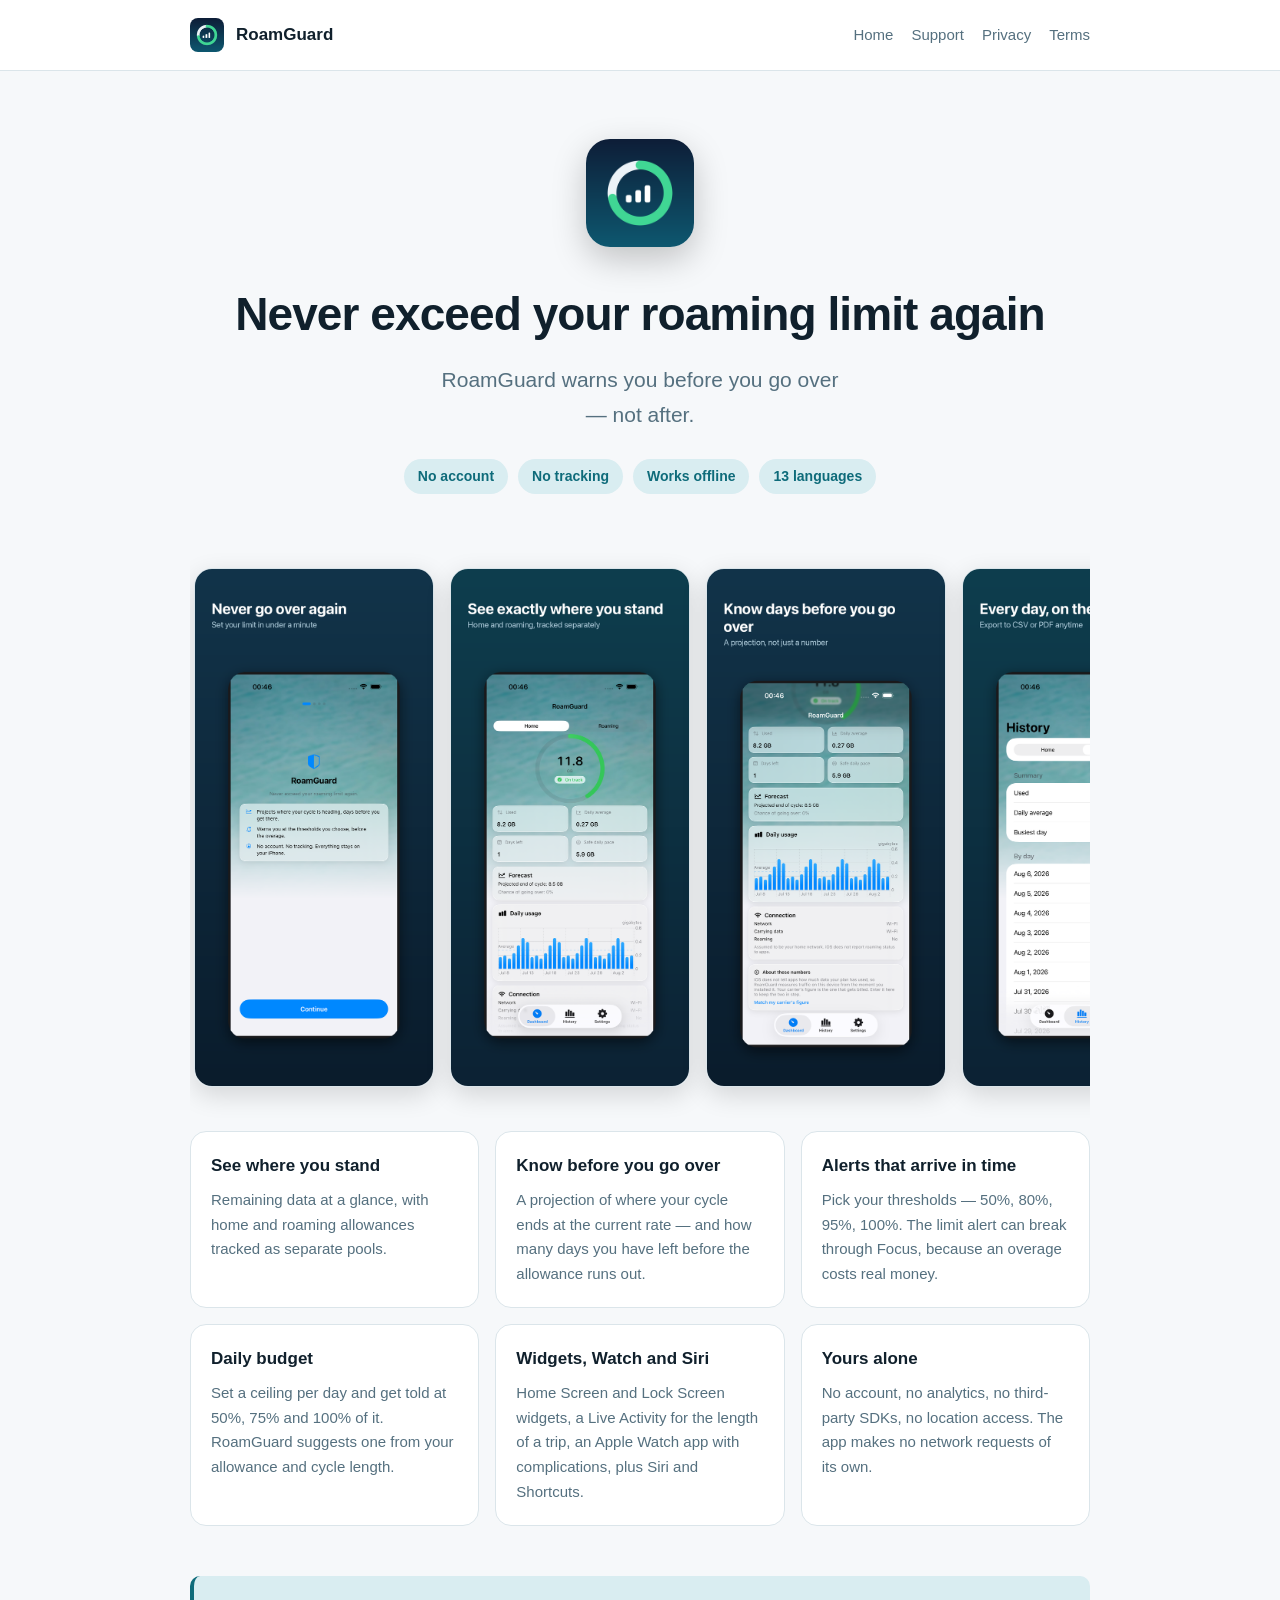
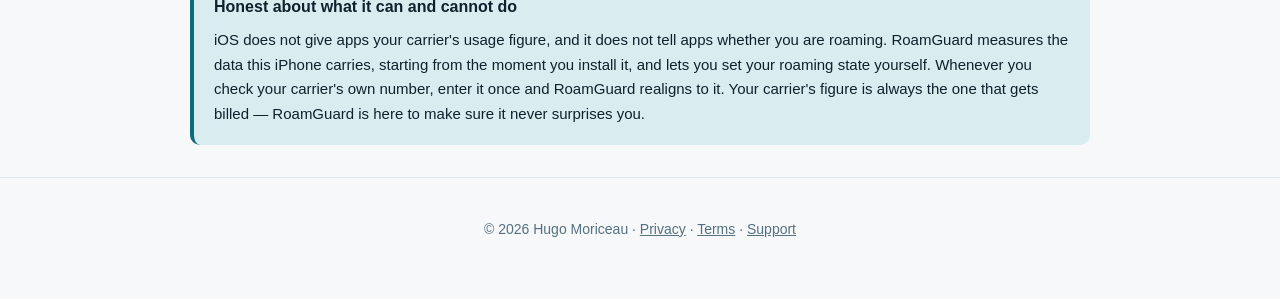
==== index.html @ 1c45b864 "Add RoamGuard site: marketing, privacy, terms, support" ====
<!doctype html>
<html lang="en">
<head>
<meta charset="utf-8">
<meta name="viewport" content="width=device-width, initial-scale=1">
<title>RoamGuard — Never exceed your roaming limit again</title>
<meta name="description" content="RoamGuard watches your mobile data and warns you before you go over — with a projection of where your billing cycle is actually heading. No account, no tracking, works offline.">
<link rel="icon" href="assets/icon.png">
<link rel="stylesheet" href="assets/style.css">
</head>
<body>

<header class="site">
  <div class="wrap">
    <img src="assets/icon.png" alt="">
    <strong>RoamGuard</strong>
    <nav>
      <a href="index.html">Home</a>
      <a href="support.html">Support</a>
      <a href="privacy.html">Privacy</a>
      <a href="terms.html">Terms</a>
    </nav>
  </div>
</header>

<main class="wrap">

  <section class="hero">
    <img class="icon" src="assets/icon.png" alt="RoamGuard app icon">
    <h1>Never exceed your roaming limit again</h1>
    <p class="tagline">RoamGuard warns you before you go over — not after.</p>
    <div class="badges">
      <span class="badge">No account</span>
      <span class="badge">No tracking</span>
      <span class="badge">Works offline</span>
      <span class="badge">13 languages</span>
    </div>
  </section>

  <div class="shots">
    <img src="assets/shot-1.png" alt="RoamGuard welcome screen">
    <img src="assets/shot-2.png" alt="Dashboard showing remaining roaming data on a progress ring">
    <img src="assets/shot-3.png" alt="End-of-cycle forecast and a daily usage chart">
    <img src="assets/shot-4.png" alt="Day-by-day usage history">
  </div>

  <section class="features">
    <div class="card">
      <h3>See where you stand</h3>
      <p>Remaining data at a glance, with home and roaming allowances tracked as separate pools.</p>
    </div>
    <div class="card">
      <h3>Know before you go over</h3>
      <p>A projection of where your cycle ends at the current rate — and how many days you have left before the allowance runs out.</p>
    </div>
    <div class="card">
      <h3>Alerts that arrive in time</h3>
      <p>Pick your thresholds — 50%, 80%, 95%, 100%. The limit alert can break through Focus, because an overage costs real money.</p>
    </div>
    <div class="card">
      <h3>Daily budget</h3>
      <p>Set a ceiling per day and get told at 50%, 75% and 100% of it. RoamGuard suggests one from your allowance and cycle length.</p>
    </div>
    <div class="card">
      <h3>Widgets, Watch and Siri</h3>
      <p>Home Screen and Lock Screen widgets, a Live Activity for the length of a trip, an Apple Watch app with complications, plus Siri and Shortcuts.</p>
    </div>
    <div class="card">
      <h3>Yours alone</h3>
      <p>No account, no analytics, no third-party SDKs, no location access. The app makes no network requests of its own.</p>
    </div>
  </section>

  <div class="note">
    <h3>Honest about what it can and cannot do</h3>
    <p>iOS does not give apps your carrier's usage figure, and it does not tell apps whether you are roaming. RoamGuard measures the data this iPhone carries, starting from the moment you install it, and lets you set your roaming state yourself. Whenever you check your carrier's own number, enter it once and RoamGuard realigns to it. Your carrier's figure is always the one that gets billed — RoamGuard is here to make sure it never surprises you.</p>
  </div>

</main>

<footer class="site">
  <div class="wrap">
    <p>© 2026 Hugo Moriceau ·
      <a href="privacy.html">Privacy</a> ·
      <a href="terms.html">Terms</a> ·
      <a href="support.html">Support</a>
    </p>
  </div>
</footer>

</body>
</html>
---- assets/style.css ----
:root {
  --bg: #f6f8fa;
  --surface: #ffffff;
  --text: #10202c;
  --muted: #55707f;
  --accent: #0e6b7a;
  --accent-soft: #d9edf1;
  --border: #dbe5ea;
  --max: 940px;
}

@media (prefers-color-scheme: dark) {
  :root {
    --bg: #08131d;
    --surface: #0f2130;
    --text: #eaf3f7;
    --muted: #9fbccb;
    --accent: #4fd1c5;
    --accent-soft: #10303c;
    --border: #1d3646;
  }
}

* { box-sizing: border-box; }

body {
  margin: 0;
  background: var(--bg);
  color: var(--text);
  font: 16px/1.65 -apple-system, BlinkMacSystemFont, "Segoe UI", Roboto, Helvetica, Arial, sans-serif;
  -webkit-font-smoothing: antialiased;
}

.wrap { max-width: var(--max); margin: 0 auto; padding: 0 20px; }

header.site {
  padding: 18px 0;
  border-bottom: 1px solid var(--border);
  background: var(--surface);
  position: sticky;
  top: 0;
  z-index: 10;
}
header.site .wrap { display: flex; align-items: center; gap: 12px; flex-wrap: wrap; }
header.site img { width: 34px; height: 34px; border-radius: 8px; }
header.site strong { font-size: 17px; }
header.site nav { margin-left: auto; display: flex; gap: 18px; flex-wrap: wrap; }
header.site nav a { color: var(--muted); text-decoration: none; font-size: 15px; }
header.site nav a:hover { color: var(--accent); }

.hero { text-align: center; padding: 68px 0 40px; }
.hero img.icon { width: 108px; height: 108px; border-radius: 24px; box-shadow: 0 12px 34px rgba(0,0,0,.22); }
.hero h1 { font-size: clamp(30px, 6vw, 46px); margin: 22px 0 10px; letter-spacing: -0.02em; }
.hero p.tagline { font-size: clamp(17px, 2.6vw, 21px); color: var(--muted); margin: 0 auto 26px; max-width: 34ch; }

.badges { display: flex; gap: 10px; justify-content: center; flex-wrap: wrap; margin-bottom: 8px; }
.badge {
  background: var(--accent-soft); color: var(--accent);
  border-radius: 999px; padding: 6px 14px; font-size: 14px; font-weight: 600;
}

.shots { display: flex; gap: 16px; overflow-x: auto; padding: 26px 4px 34px; scroll-snap-type: x mandatory; }
.shots img {
  width: 240px; flex: 0 0 auto; border-radius: 18px;
  border: 1px solid var(--border); scroll-snap-align: center;
  box-shadow: 0 8px 26px rgba(0,0,0,.14);
}

.features { display: grid; gap: 16px; grid-template-columns: repeat(auto-fit, minmax(250px, 1fr)); margin: 10px 0 50px; }
.card {
  background: var(--surface); border: 1px solid var(--border);
  border-radius: 16px; padding: 20px;
}
.card h3 { margin: 0 0 8px; font-size: 17px; }
.card p { margin: 0; color: var(--muted); font-size: 15px; }

.note {
  background: var(--accent-soft); border-left: 4px solid var(--accent);
  border-radius: 10px; padding: 18px 20px; margin: 32px 0;
}
.note h3 { margin: 0 0 8px; font-size: 16px; }
.note p { margin: 0; font-size: 15px; }

article { background: var(--surface); border: 1px solid var(--border); border-radius: 18px; padding: 30px; margin: 34px 0 50px; }
article h1 { margin-top: 0; font-size: clamp(26px, 5vw, 34px); }
article h2 { margin-top: 32px; font-size: 20px; }
article table { width: 100%; border-collapse: collapse; margin: 16px 0; font-size: 15px; display: block; overflow-x: auto; }
article th, article td { border: 1px solid var(--border); padding: 9px 12px; text-align: left; }
article th { background: var(--accent-soft); }
article code { background: var(--accent-soft); padding: 2px 6px; border-radius: 5px; font-size: 90%; }
article ul { padding-left: 22px; }
article li { margin: 7px 0; }

footer.site {
  border-top: 1px solid var(--border); padding: 26px 0 44px;
  color: var(--muted); font-size: 14px; text-align: center;
}
footer.site a { color: var(--muted); }
.updated { color: var(--muted); font-size: 14px; }
a { color: var(--accent); }
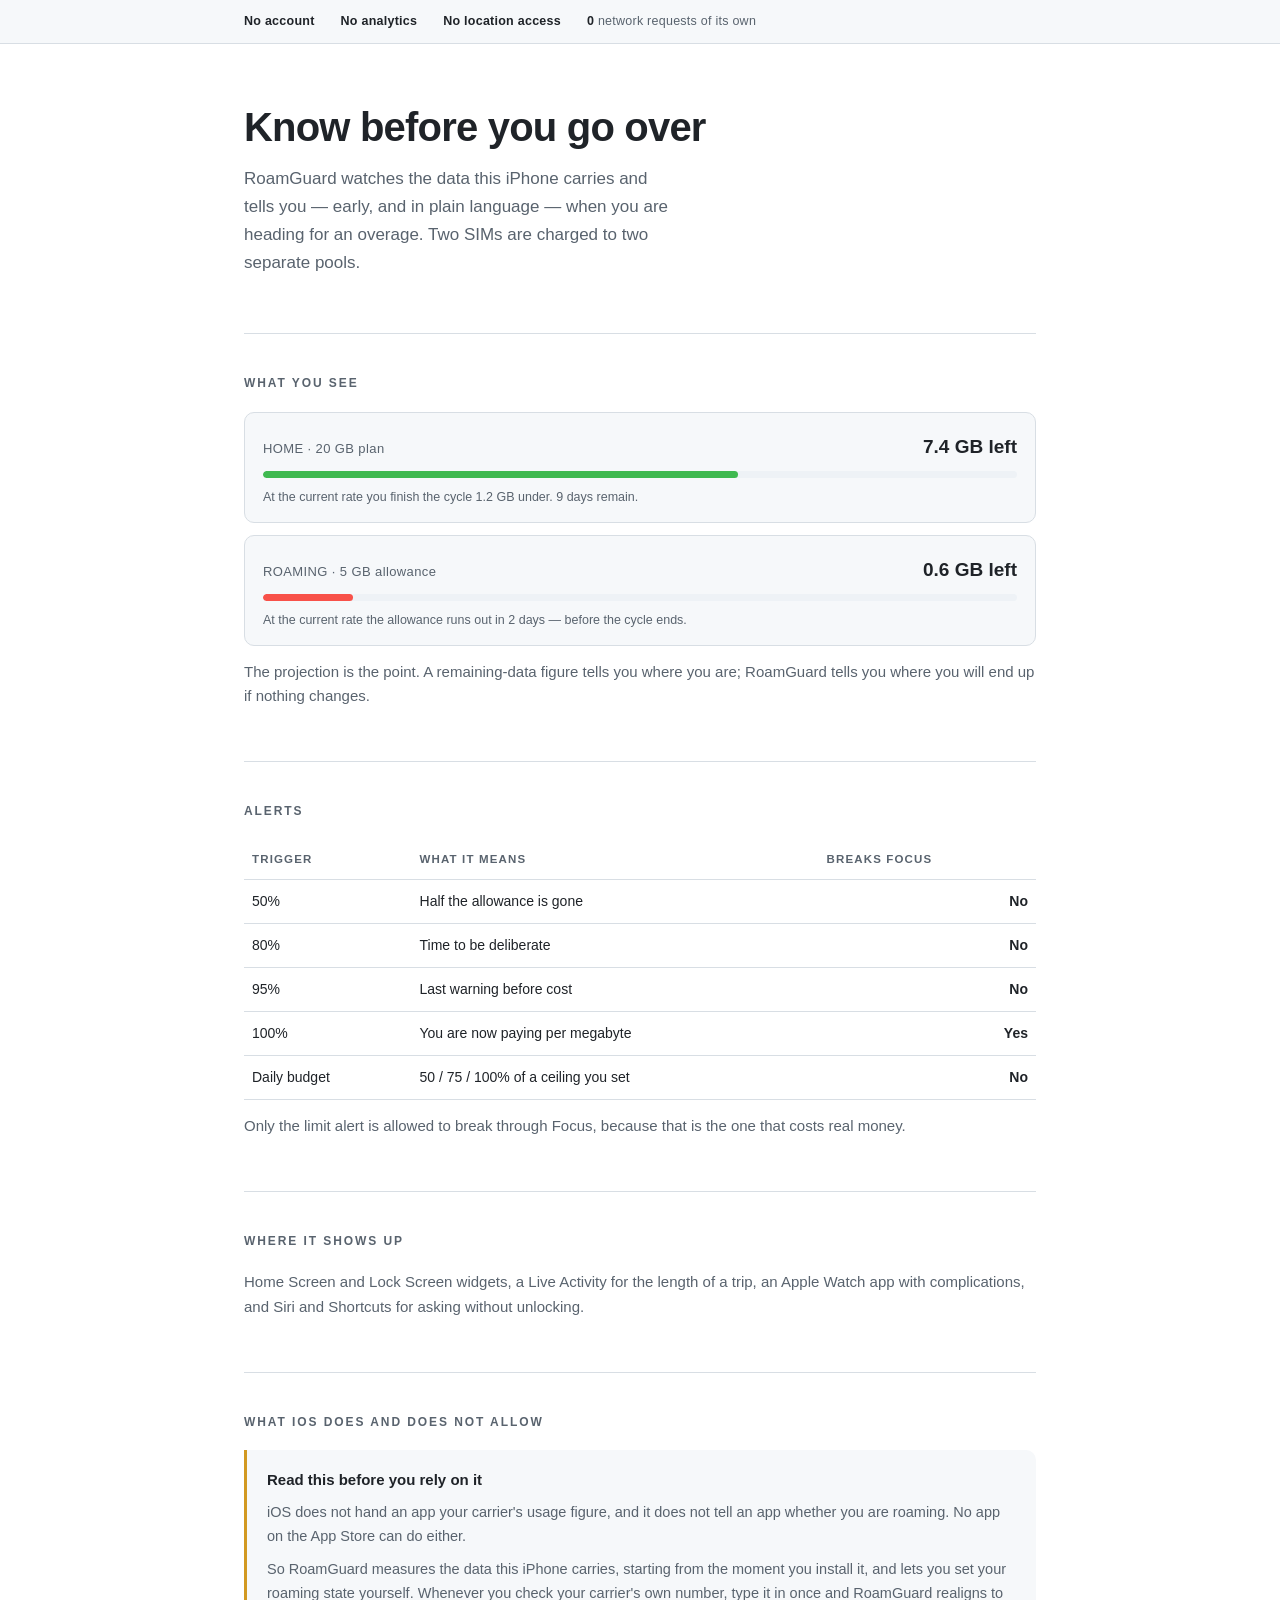
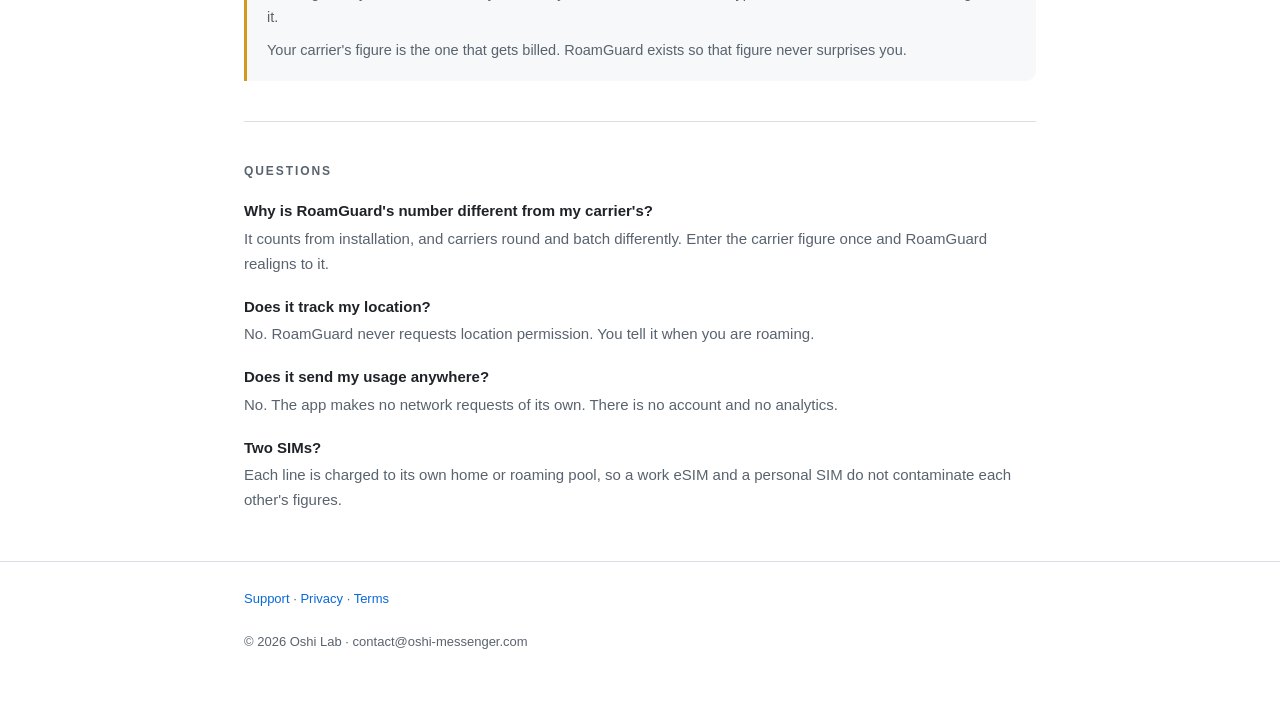
==== commit 2cc20c7c: "Give each app its own site; unify studio identity App Review rejected 15 apps under Guideline 4.3(a)" ====
--- a/index.html
+++ b/index.html
@@ -2,91 +2,91 @@
 <html lang="en">
 <head>
 <meta charset="utf-8">
-<meta name="viewport" content="width=device-width, initial-scale=1">
-<title>RoamGuard — Never exceed your roaming limit again</title>
-<meta name="description" content="RoamGuard watches your mobile data and warns you before you go over — with a projection of where your billing cycle is actually heading. No account, no tracking, works offline.">
-<link rel="icon" href="assets/icon.png">
+<meta name="viewport" content="width=device-width,initial-scale=1">
+<title>RoamGuard — know before you go over</title>
+<meta name="description" content="Tracks the data your iPhone actually carries, keeps home and roaming as separate pools, and warns you before an overage instead of after.">
 <link rel="stylesheet" href="assets/style.css">
 </head>
 <body>
 
-<header class="site">
-  <div class="wrap">
-    <img src="assets/icon.png" alt="">
-    <strong>RoamGuard</strong>
-    <nav>
-      <a href="index.html">Home</a>
-      <a href="support.html">Support</a>
-      <a href="privacy.html">Privacy</a>
-      <a href="terms.html">Terms</a>
-    </nav>
-  </div>
+<div class="strip"><div class="wrap">
+  <span><b>No account</b></span>
+  <span><b>No analytics</b></span>
+  <span><b>No location access</b></span>
+  <span><b>0</b> network requests of its own</span>
+</div></div>
+
+<div class="wrap">
+<header class="hero">
+  <h1>Know before you go over</h1>
+  <p class="lede">RoamGuard watches the data this iPhone carries and tells you &mdash; early, and in plain language &mdash; when you are heading for an overage. Two SIMs are charged to two separate pools.</p>
 </header>
 
-<main class="wrap">
+<section>
+  <h2>What you see</h2>
+  <div class="meter">
+    <div class="row"><span class="lbl">HOME &middot; 20 GB plan</span><span class="val">7.4 GB left</span></div>
+    <div class="bar"><i style="width:63%;background:var(--safe)"></i></div>
+    <div class="foot">At the current rate you finish the cycle 1.2&nbsp;GB under. 9 days remain.</div>
+  </div>
+  <div class="meter">
+    <div class="row"><span class="lbl">ROAMING &middot; 5 GB allowance</span><span class="val">0.6 GB left</span></div>
+    <div class="bar"><i style="width:12%;background:var(--over)"></i></div>
+    <div class="foot">At the current rate the allowance runs out in 2 days &mdash; before the cycle ends.</div>
+  </div>
+  <p class="dim" style="margin-top:14px">The projection is the point. A remaining-data figure tells you where you are; RoamGuard tells you where you will end up if nothing changes.</p>
+</section>
 
-  <section class="hero">
-    <img class="icon" src="assets/icon.png" alt="RoamGuard app icon">
-    <h1>Never exceed your roaming limit again</h1>
-    <p class="tagline">RoamGuard warns you before you go over — not after.</p>
-    <div class="badges">
-      <span class="badge">No account</span>
-      <span class="badge">No tracking</span>
-      <span class="badge">Works offline</span>
-      <span class="badge">13 languages</span>
-    </div>
-  </section>
+<section>
+  <h2>Alerts</h2>
+  <table>
+    <thead><tr><th>Trigger</th><th>What it means</th><th class="n">Breaks Focus</th></tr></thead>
+    <tbody>
+      <tr><td>50%</td><td>Half the allowance is gone</td><td class="n">No</td></tr>
+      <tr><td>80%</td><td>Time to be deliberate</td><td class="n">No</td></tr>
+      <tr><td>95%</td><td>Last warning before cost</td><td class="n">No</td></tr>
+      <tr><td>100%</td><td>You are now paying per megabyte</td><td class="n">Yes</td></tr>
+      <tr><td>Daily budget</td><td>50 / 75 / 100% of a ceiling you set</td><td class="n">No</td></tr>
+    </tbody>
+  </table>
+  <p class="dim" style="margin-top:14px">Only the limit alert is allowed to break through Focus, because that is the one that costs real money.</p>
+</section>
 
-  <div class="shots">
-    <img src="assets/shot-1.png" alt="RoamGuard welcome screen">
-    <img src="assets/shot-2.png" alt="Dashboard showing remaining roaming data on a progress ring">
-    <img src="assets/shot-3.png" alt="End-of-cycle forecast and a daily usage chart">
-    <img src="assets/shot-4.png" alt="Day-by-day usage history">
+<section>
+  <h2>Where it shows up</h2>
+  <p class="dim">Home Screen and Lock Screen widgets, a Live Activity for the length of a trip, an Apple Watch app with complications, and Siri and Shortcuts for asking without unlocking.</p>
+</section>
+
+<section>
+  <h2>What iOS does and does not allow</h2>
+  <div class="limits">
+    <h3>Read this before you rely on it</h3>
+    <p>iOS does not hand an app your carrier's usage figure, and it does not tell an app whether you are roaming. No app on the App Store can do either.</p>
+    <p>So RoamGuard measures the data this iPhone carries, starting from the moment you install it, and lets you set your roaming state yourself. Whenever you check your carrier's own number, type it in once and RoamGuard realigns to it.</p>
+    <p>Your carrier's figure is the one that gets billed. RoamGuard exists so that figure never surprises you.</p>
   </div>
+</section>
 
-  <section class="features">
-    <div class="card">
-      <h3>See where you stand</h3>
-      <p>Remaining data at a glance, with home and roaming allowances tracked as separate pools.</p>
-    </div>
-    <div class="card">
-      <h3>Know before you go over</h3>
-      <p>A projection of where your cycle ends at the current rate — and how many days you have left before the allowance runs out.</p>
-    </div>
-    <div class="card">
-      <h3>Alerts that arrive in time</h3>
-      <p>Pick your thresholds — 50%, 80%, 95%, 100%. The limit alert can break through Focus, because an overage costs real money.</p>
-    </div>
-    <div class="card">
-      <h3>Daily budget</h3>
-      <p>Set a ceiling per day and get told at 50%, 75% and 100% of it. RoamGuard suggests one from your allowance and cycle length.</p>
-    </div>
-    <div class="card">
-      <h3>Widgets, Watch and Siri</h3>
-      <p>Home Screen and Lock Screen widgets, a Live Activity for the length of a trip, an Apple Watch app with complications, plus Siri and Shortcuts.</p>
-    </div>
-    <div class="card">
-      <h3>Yours alone</h3>
-      <p>No account, no analytics, no third-party SDKs, no location access. The app makes no network requests of its own.</p>
-    </div>
-  </section>
+<section>
+  <h2>Questions</h2>
+  <dl class="q">
+    <dt>Why is RoamGuard's number different from my carrier's?</dt>
+    <dd>It counts from installation, and carriers round and batch differently. Enter the carrier figure once and RoamGuard realigns to it.</dd>
+    <dt>Does it track my location?</dt>
+    <dd>No. RoamGuard never requests location permission. You tell it when you are roaming.</dd>
+    <dt>Does it send my usage anywhere?</dt>
+    <dd>No. The app makes no network requests of its own. There is no account and no analytics.</dd>
+    <dt>Two SIMs?</dt>
+    <dd>Each line is charged to its own home or roaming pool, so a work eSIM and a personal SIM do not contaminate each other's figures.</dd>
+  </dl>
+</section>
+</div>
 
-  <div class="note">
-    <h3>Honest about what it can and cannot do</h3>
-    <p>iOS does not give apps your carrier's usage figure, and it does not tell apps whether you are roaming. RoamGuard measures the data this iPhone carries, starting from the moment you install it, and lets you set your roaming state yourself. Whenever you check your carrier's own number, enter it once and RoamGuard realigns to it. Your carrier's figure is always the one that gets billed — RoamGuard is here to make sure it never surprises you.</p>
-  </div>
-
-</main>
-
-<footer class="site">
-  <div class="wrap">
-    <p>© 2026 Hugo Moriceau ·
-      <a href="privacy.html">Privacy</a> ·
-      <a href="terms.html">Terms</a> ·
-      <a href="support.html">Support</a>
-    </p>
-  </div>
-</footer>
-
+<footer><div class="wrap">
+  <a href="support.html">Support</a> &middot;
+  <a href="privacy.html">Privacy</a> &middot;
+  <a href="terms.html">Terms</a><br><br>
+  &copy; 2026 Oshi Lab &middot; contact@oshi-messenger.com
+</div></footer>
 </body>
 </html>
--- a/assets/style.css
+++ b/assets/style.css
@@ -1,100 +1,58 @@
-:root {
-  --bg: #f6f8fa;
-  --surface: #ffffff;
-  --text: #10202c;
-  --muted: #55707f;
-  --accent: #0e6b7a;
-  --accent-soft: #d9edf1;
-  --border: #dbe5ea;
-  --max: 940px;
+/* RoamGuard — instrument panel. Dense, numeric, slate. */
+:root{
+  --bg:#0d1117; --panel:#161b22; --panel2:#1c2430;
+  --ink:#e6edf3; --dim:#8b949e; --rule:#26303b;
+  --safe:#3fb950; --warn:#d29922; --over:#f85149; --link:#58a6ff;
+  --w:52rem;
 }
+@media (prefers-color-scheme:light){
+  :root{--bg:#ffffff;--panel:#f6f8fa;--panel2:#eef2f6;--ink:#1f2328;--dim:#59636e;--rule:#d8dee4;--link:#0969da}
+}
+*{box-sizing:border-box;margin:0;padding:0}
+body{background:var(--bg);color:var(--ink);
+  font:15px/1.65 -apple-system,BlinkMacSystemFont,"Segoe UI",Roboto,sans-serif;
+  -webkit-text-size-adjust:100%}
+.wrap{max-width:var(--w);margin:0 auto;padding:0 20px}
 
-@media (prefers-color-scheme: dark) {
-  :root {
-    --bg: #08131d;
-    --surface: #0f2130;
-    --text: #eaf3f7;
-    --muted: #9fbccb;
-    --accent: #4fd1c5;
-    --accent-soft: #10303c;
-    --border: #1d3646;
-  }
-}
+/* masthead: a status strip, not a nav bar */
+.strip{border-bottom:1px solid var(--rule);background:var(--panel);
+  font-variant-numeric:tabular-nums;font-size:12.5px;letter-spacing:.02em}
+.strip .wrap{display:flex;flex-wrap:wrap;gap:10px 26px;padding-top:11px;padding-bottom:11px;color:var(--dim)}
+.strip b{color:var(--ink);font-weight:600}
 
-* { box-sizing: border-box; }
+h1{font-size:clamp(27px,5.4vw,40px);line-height:1.18;letter-spacing:-.02em;font-weight:650}
+.lede{color:var(--dim);font-size:17px;margin-top:14px;max-width:46ch}
+header.hero{padding:60px 0 44px}
 
-body {
-  margin: 0;
-  background: var(--bg);
-  color: var(--text);
-  font: 16px/1.65 -apple-system, BlinkMacSystemFont, "Segoe UI", Roboto, Helvetica, Arial, sans-serif;
-  -webkit-font-smoothing: antialiased;
-}
+section{padding:40px 0;border-top:1px solid var(--rule)}
+h2{font-size:12px;letter-spacing:.16em;text-transform:uppercase;color:var(--dim);
+  font-weight:600;margin-bottom:18px}
+p{margin-bottom:12px}
+p.dim{color:var(--dim)}
 
-.wrap { max-width: var(--max); margin: 0 auto; padding: 0 20px; }
+/* the meter — RoamGuard's signature element */
+.meter{background:var(--panel);border:1px solid var(--rule);border-radius:10px;padding:18px 18px 14px;margin-bottom:12px}
+.meter .row{display:flex;justify-content:space-between;align-items:baseline;margin-bottom:9px}
+.meter .lbl{font-size:13px;color:var(--dim);letter-spacing:.03em}
+.meter .val{font-variant-numeric:tabular-nums;font-weight:650;font-size:19px}
+.bar{height:7px;border-radius:4px;background:var(--panel2);overflow:hidden}
+.bar i{display:block;height:100%;border-radius:4px}
+.meter .foot{font-size:12.5px;color:var(--dim);margin-top:9px}
 
-header.site {
-  padding: 18px 0;
-  border-bottom: 1px solid var(--border);
-  background: var(--surface);
-  position: sticky;
-  top: 0;
-  z-index: 10;
-}
-header.site .wrap { display: flex; align-items: center; gap: 12px; flex-wrap: wrap; }
-header.site img { width: 34px; height: 34px; border-radius: 8px; }
-header.site strong { font-size: 17px; }
-header.site nav { margin-left: auto; display: flex; gap: 18px; flex-wrap: wrap; }
-header.site nav a { color: var(--muted); text-decoration: none; font-size: 15px; }
-header.site nav a:hover { color: var(--accent); }
+table{width:100%;border-collapse:collapse;font-size:14px;font-variant-numeric:tabular-nums}
+th,td{text-align:left;padding:10px 8px;border-bottom:1px solid var(--rule)}
+th{font-size:11.5px;letter-spacing:.1em;text-transform:uppercase;color:var(--dim);font-weight:600}
+td.n{text-align:right;white-space:nowrap;font-weight:600}
 
-.hero { text-align: center; padding: 68px 0 40px; }
-.hero img.icon { width: 108px; height: 108px; border-radius: 24px; box-shadow: 0 12px 34px rgba(0,0,0,.22); }
-.hero h1 { font-size: clamp(30px, 6vw, 46px); margin: 22px 0 10px; letter-spacing: -0.02em; }
-.hero p.tagline { font-size: clamp(17px, 2.6vw, 21px); color: var(--muted); margin: 0 auto 26px; max-width: 34ch; }
+.limits{background:var(--panel);border-left:3px solid var(--warn);border-radius:0 10px 10px 0;padding:18px 20px}
+.limits h3{font-size:15px;margin-bottom:8px}
+.limits p{color:var(--dim);font-size:14.5px;margin-bottom:9px}
+.limits p:last-child{margin-bottom:0}
 
-.badges { display: flex; gap: 10px; justify-content: center; flex-wrap: wrap; margin-bottom: 8px; }
-.badge {
-  background: var(--accent-soft); color: var(--accent);
-  border-radius: 999px; padding: 6px 14px; font-size: 14px; font-weight: 600;
-}
+dl.q dt{font-weight:600;margin-top:18px}
+dl.q dd{color:var(--dim);margin-top:3px}
 
-.shots { display: flex; gap: 16px; overflow-x: auto; padding: 26px 4px 34px; scroll-snap-type: x mandatory; }
-.shots img {
-  width: 240px; flex: 0 0 auto; border-radius: 18px;
-  border: 1px solid var(--border); scroll-snap-align: center;
-  box-shadow: 0 8px 26px rgba(0,0,0,.14);
-}
-
-.features { display: grid; gap: 16px; grid-template-columns: repeat(auto-fit, minmax(250px, 1fr)); margin: 10px 0 50px; }
-.card {
-  background: var(--surface); border: 1px solid var(--border);
-  border-radius: 16px; padding: 20px;
-}
-.card h3 { margin: 0 0 8px; font-size: 17px; }
-.card p { margin: 0; color: var(--muted); font-size: 15px; }
-
-.note {
-  background: var(--accent-soft); border-left: 4px solid var(--accent);
-  border-radius: 10px; padding: 18px 20px; margin: 32px 0;
-}
-.note h3 { margin: 0 0 8px; font-size: 16px; }
-.note p { margin: 0; font-size: 15px; }
-
-article { background: var(--surface); border: 1px solid var(--border); border-radius: 18px; padding: 30px; margin: 34px 0 50px; }
-article h1 { margin-top: 0; font-size: clamp(26px, 5vw, 34px); }
-article h2 { margin-top: 32px; font-size: 20px; }
-article table { width: 100%; border-collapse: collapse; margin: 16px 0; font-size: 15px; display: block; overflow-x: auto; }
-article th, article td { border: 1px solid var(--border); padding: 9px 12px; text-align: left; }
-article th { background: var(--accent-soft); }
-article code { background: var(--accent-soft); padding: 2px 6px; border-radius: 5px; font-size: 90%; }
-article ul { padding-left: 22px; }
-article li { margin: 7px 0; }
-
-footer.site {
-  border-top: 1px solid var(--border); padding: 26px 0 44px;
-  color: var(--muted); font-size: 14px; text-align: center;
-}
-footer.site a { color: var(--muted); }
-.updated { color: var(--muted); font-size: 14px; }
-a { color: var(--accent); }
+a{color:var(--link);text-decoration:none}
+a:hover{text-decoration:underline}
+footer{border-top:1px solid var(--rule);margin-top:8px}
+footer .wrap{padding:26px 20px 50px;color:var(--dim);font-size:13px}
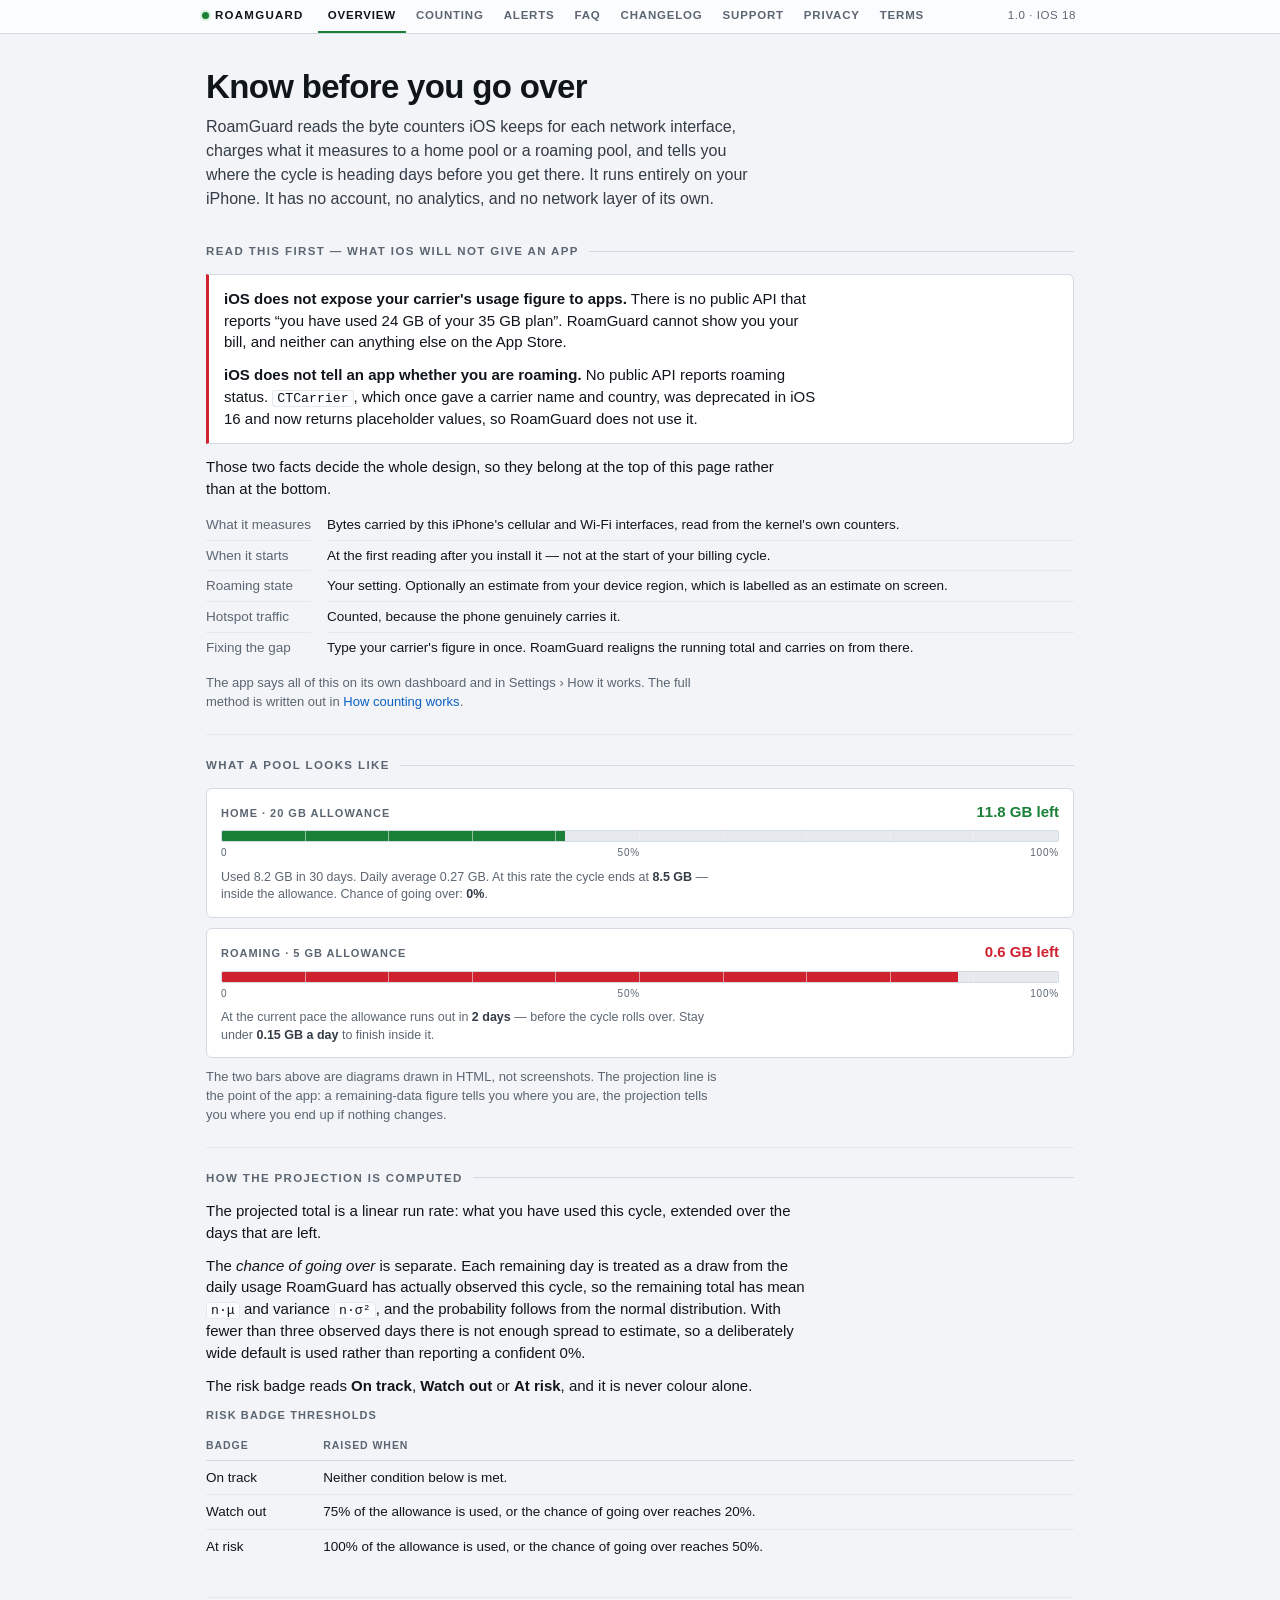
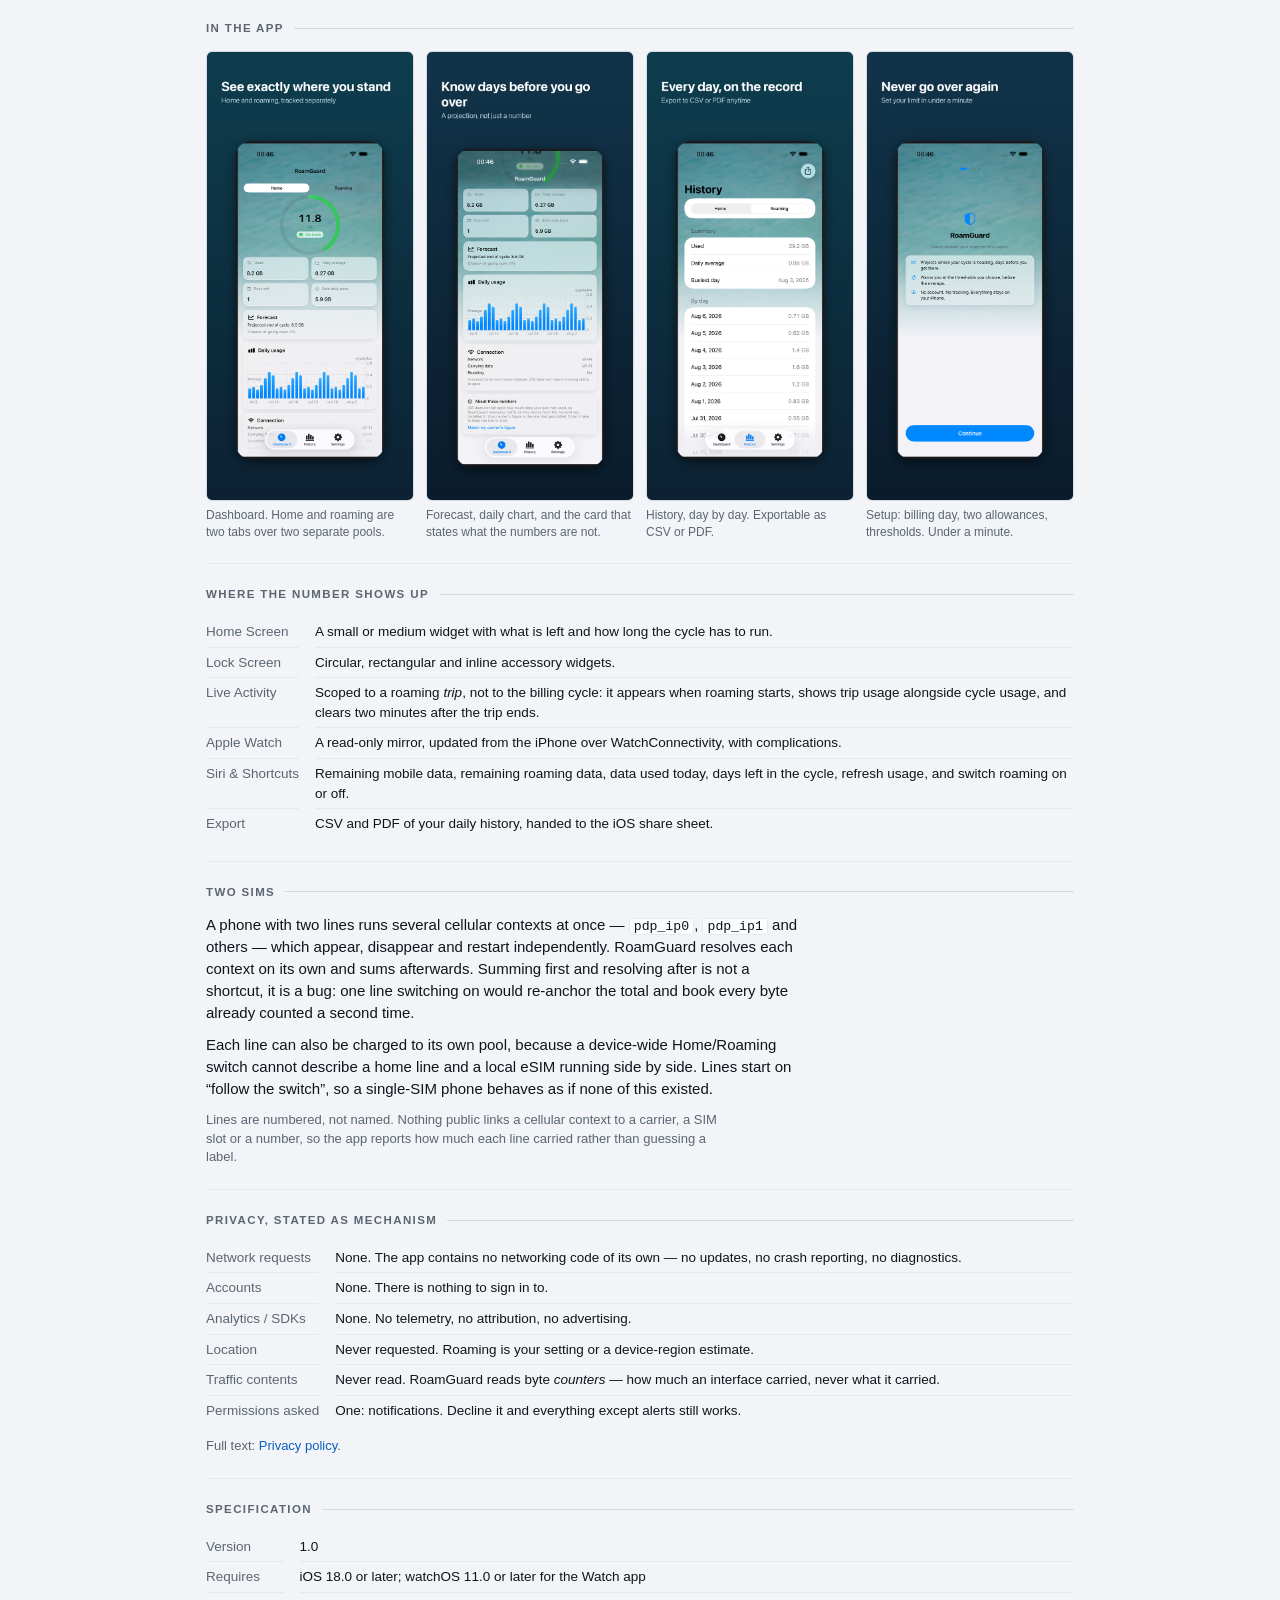
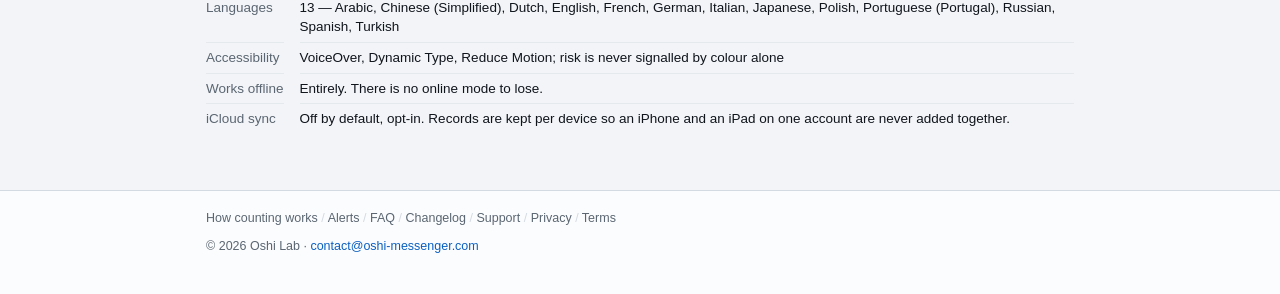
==== commit 8a2d0ce3: "Rebuild the site as an instrument panel, not a template Eight pages instead of four, and the two tha" ====
--- a/index.html
+++ b/index.html
@@ -3,90 +3,185 @@
 <head>
 <meta charset="utf-8">
 <meta name="viewport" content="width=device-width,initial-scale=1">
-<title>RoamGuard — know before you go over</title>
-<meta name="description" content="Tracks the data your iPhone actually carries, keeps home and roaming as separate pools, and warns you before an overage instead of after.">
-<link rel="stylesheet" href="assets/style.css">
+<title>RoamGuard — mobile data and roaming meter for iPhone</title>
+<meta name="description" content="RoamGuard measures the mobile data your iPhone carries, keeps home and roaming as separate pools, and projects where the billing cycle ends before you get there.">
+<meta name="color-scheme" content="dark light">
+<link rel="icon" href="assets/icon.png">
+<link rel="stylesheet" href="panel.css">
 </head>
 <body>
+<a class="skip" href="#main">Skip to content</a>
 
-<div class="strip"><div class="wrap">
-  <span><b>No account</b></span>
-  <span><b>No analytics</b></span>
-  <span><b>No location access</b></span>
-  <span><b>0</b> network requests of its own</span>
-</div></div>
+<nav class="strip" aria-label="RoamGuard">
+<div class="strip-inner">
+  <a class="id" href="index.html"><span class="led" aria-hidden="true"></span>RoamGuard</a>
+  <a href="index.html" aria-current="page">Overview</a>
+  <a href="how-counting-works.html">Counting</a>
+  <a href="alerts.html">Alerts</a>
+  <a href="faq.html">FAQ</a>
+  <a href="changelog.html">Changelog</a>
+  <a href="support.html">Support</a>
+  <a href="privacy.html">Privacy</a>
+  <a href="terms.html">Terms</a>
+  <span class="spacer"></span>
+  <span class="cell meta">1.0 · iOS 18</span>
+</div>
+</nav>
 
-<div class="wrap">
+<main id="main">
+
 <header class="hero">
   <h1>Know before you go over</h1>
-  <p class="lede">RoamGuard watches the data this iPhone carries and tells you &mdash; early, and in plain language &mdash; when you are heading for an overage. Two SIMs are charged to two separate pools.</p>
+  <p class="lede">RoamGuard reads the byte counters iOS keeps for each network interface, charges what it measures to a home pool or a roaming pool, and tells you where the cycle is heading days before you get there. It runs entirely on your iPhone. It has no account, no analytics, and no network layer of its own.</p>
 </header>
 
-<section>
-  <h2>What you see</h2>
-  <div class="meter">
-    <div class="row"><span class="lbl">HOME &middot; 20 GB plan</span><span class="val">7.4 GB left</span></div>
-    <div class="bar"><i style="width:63%;background:var(--safe)"></i></div>
-    <div class="foot">At the current rate you finish the cycle 1.2&nbsp;GB under. 9 days remain.</div>
+<section aria-labelledby="limits">
+  <h2 id="limits">Read this first — what iOS will not give an app</h2>
+
+  <div class="note hard">
+    <p><b>iOS does not expose your carrier's usage figure to apps.</b> There is no public API that reports &ldquo;you have used 24&nbsp;GB of your 35&nbsp;GB plan&rdquo;. RoamGuard cannot show you your bill, and neither can anything else on the App Store.</p>
+    <p><b>iOS does not tell an app whether you are roaming.</b> No public API reports roaming status. <code>CTCarrier</code>, which once gave a carrier name and country, was deprecated in iOS 16 and now returns placeholder values, so RoamGuard does not use it.</p>
   </div>
-  <div class="meter">
-    <div class="row"><span class="lbl">ROAMING &middot; 5 GB allowance</span><span class="val">0.6 GB left</span></div>
-    <div class="bar"><i style="width:12%;background:var(--over)"></i></div>
-    <div class="foot">At the current rate the allowance runs out in 2 days &mdash; before the cycle ends.</div>
+
+  <p>Those two facts decide the whole design, so they belong at the top of this page rather than at the bottom.</p>
+
+  <div class="kv">
+    <dt>What it measures</dt><dd>Bytes carried by this iPhone's cellular and Wi-Fi interfaces, read from the kernel's own counters.</dd>
+    <dt>When it starts</dt><dd>At the first reading after you install it — not at the start of your billing cycle.</dd>
+    <dt>Roaming state</dt><dd>Your setting. Optionally an estimate from your device region, which is labelled as an estimate on screen.</dd>
+    <dt>Hotspot traffic</dt><dd>Counted, because the phone genuinely carries it.</dd>
+    <dt>Fixing the gap</dt><dd>Type your carrier's figure in once. RoamGuard realigns the running total and carries on from there.</dd>
   </div>
-  <p class="dim" style="margin-top:14px">The projection is the point. A remaining-data figure tells you where you are; RoamGuard tells you where you will end up if nothing changes.</p>
+
+  <p class="small dim" style="margin-top:12px">The app says all of this on its own dashboard and in Settings &rsaquo; How it works. The full method is written out in <a href="how-counting-works.html">How counting works</a>.</p>
 </section>
 
-<section>
-  <h2>Alerts</h2>
+<section aria-labelledby="meters">
+  <h2 id="meters">What a pool looks like</h2>
+
+  <div class="meter">
+    <div class="meter-head">
+      <span class="meter-label">Home &middot; 20 GB allowance</span>
+      <span class="meter-value safe">11.8 GB left</span>
+    </div>
+    <div class="track"><i class="fill safe" style="width:41%"></i></div>
+    <div class="scale"><span>0</span><span>50%</span><span>100%</span></div>
+    <p class="meter-caption">Used 8.2&nbsp;GB in 30 days. Daily average 0.27&nbsp;GB. At this rate the cycle ends at <b>8.5&nbsp;GB</b> &mdash; inside the allowance. Chance of going over: <b>0%</b>.</p>
+  </div>
+
+  <div class="meter">
+    <div class="meter-head">
+      <span class="meter-label">Roaming &middot; 5 GB allowance</span>
+      <span class="meter-value over">0.6 GB left</span>
+    </div>
+    <div class="track"><i class="fill over" style="width:88%"></i></div>
+    <div class="scale"><span>0</span><span>50%</span><span>100%</span></div>
+    <p class="meter-caption">At the current pace the allowance runs out in <b>2 days</b> &mdash; before the cycle rolls over. Stay under <b>0.15&nbsp;GB a day</b> to finish inside it.</p>
+  </div>
+
+  <p class="small dim">The two bars above are diagrams drawn in HTML, not screenshots. The projection line is the point of the app: a remaining-data figure tells you where you are, the projection tells you where you end up if nothing changes.</p>
+</section>
+
+<section aria-labelledby="forecast">
+  <h2 id="forecast">How the projection is computed</h2>
+  <p>The projected total is a linear run rate: what you have used this cycle, extended over the days that are left.</p>
+  <p>The <em>chance of going over</em> is separate. Each remaining day is treated as a draw from the daily usage RoamGuard has actually observed this cycle, so the remaining total has mean <code>n&middot;&mu;</code> and variance <code>n&middot;&sigma;&sup2;</code>, and the probability follows from the normal distribution. With fewer than three observed days there is not enough spread to estimate, so a deliberately wide default is used rather than reporting a confident 0%.</p>
+  <p>The risk badge reads <b>On track</b>, <b>Watch out</b> or <b>At risk</b>, and it is never colour alone.</p>
+  <div class="tw">
   <table>
-    <thead><tr><th>Trigger</th><th>What it means</th><th class="n">Breaks Focus</th></tr></thead>
+    <caption>Risk badge thresholds</caption>
+    <thead><tr><th>Badge</th><th>Raised when</th></tr></thead>
     <tbody>
-      <tr><td>50%</td><td>Half the allowance is gone</td><td class="n">No</td></tr>
-      <tr><td>80%</td><td>Time to be deliberate</td><td class="n">No</td></tr>
-      <tr><td>95%</td><td>Last warning before cost</td><td class="n">No</td></tr>
-      <tr><td>100%</td><td>You are now paying per megabyte</td><td class="n">Yes</td></tr>
-      <tr><td>Daily budget</td><td>50 / 75 / 100% of a ceiling you set</td><td class="n">No</td></tr>
+      <tr><td>On track</td><td>Neither condition below is met.</td></tr>
+      <tr><td>Watch out</td><td>75% of the allowance is used, or the chance of going over reaches 20%.</td></tr>
+      <tr><td>At risk</td><td>100% of the allowance is used, or the chance of going over reaches 50%.</td></tr>
     </tbody>
   </table>
-  <p class="dim" style="margin-top:14px">Only the limit alert is allowed to break through Focus, because that is the one that costs real money.</p>
-</section>
-
-<section>
-  <h2>Where it shows up</h2>
-  <p class="dim">Home Screen and Lock Screen widgets, a Live Activity for the length of a trip, an Apple Watch app with complications, and Siri and Shortcuts for asking without unlocking.</p>
-</section>
-
-<section>
-  <h2>What iOS does and does not allow</h2>
-  <div class="limits">
-    <h3>Read this before you rely on it</h3>
-    <p>iOS does not hand an app your carrier's usage figure, and it does not tell an app whether you are roaming. No app on the App Store can do either.</p>
-    <p>So RoamGuard measures the data this iPhone carries, starting from the moment you install it, and lets you set your roaming state yourself. Whenever you check your carrier's own number, type it in once and RoamGuard realigns to it.</p>
-    <p>Your carrier's figure is the one that gets billed. RoamGuard exists so that figure never surprises you.</p>
   </div>
 </section>
 
-<section>
-  <h2>Questions</h2>
-  <dl class="q">
-    <dt>Why is RoamGuard's number different from my carrier's?</dt>
-    <dd>It counts from installation, and carriers round and batch differently. Enter the carrier figure once and RoamGuard realigns to it.</dd>
-    <dt>Does it track my location?</dt>
-    <dd>No. RoamGuard never requests location permission. You tell it when you are roaming.</dd>
-    <dt>Does it send my usage anywhere?</dt>
-    <dd>No. The app makes no network requests of its own. There is no account and no analytics.</dd>
-    <dt>Two SIMs?</dt>
-    <dd>Each line is charged to its own home or roaming pool, so a work eSIM and a personal SIM do not contaminate each other's figures.</dd>
-  </dl>
+<section aria-labelledby="inapp">
+  <h2 id="inapp">In the app</h2>
+  <div class="shots">
+    <figure class="shot">
+      <img src="assets/shot-2.png" alt="RoamGuard dashboard: a ring showing 11.8 GB left with an On track badge, tiles for used, daily average, days left and safe daily pace." loading="lazy" width="620" height="1347">
+      <figcaption>Dashboard. Home and roaming are two tabs over two separate pools.</figcaption>
+    </figure>
+    <figure class="shot">
+      <img src="assets/shot-3.png" alt="RoamGuard forecast card showing a projected end of cycle, a daily usage chart, the connection card and an About these numbers card." loading="lazy" width="620" height="1347">
+      <figcaption>Forecast, daily chart, and the card that states what the numbers are not.</figcaption>
+    </figure>
+    <figure class="shot">
+      <img src="assets/shot-4.png" alt="RoamGuard history screen listing daily totals with a summary of used, daily average and busiest day." loading="lazy" width="620" height="1347">
+      <figcaption>History, day by day. Exportable as CSV or PDF.</figcaption>
+    </figure>
+    <figure class="shot">
+      <img src="assets/shot-1.png" alt="RoamGuard welcome screen listing projection, threshold alerts and on-device privacy." loading="lazy" width="620" height="1347">
+      <figcaption>Setup: billing day, two allowances, thresholds. Under a minute.</figcaption>
+    </figure>
+  </div>
 </section>
+
+<section aria-labelledby="surfaces">
+  <h2 id="surfaces">Where the number shows up</h2>
+  <div class="kv">
+    <dt>Home Screen</dt><dd>A small or medium widget with what is left and how long the cycle has to run.</dd>
+    <dt>Lock Screen</dt><dd>Circular, rectangular and inline accessory widgets.</dd>
+    <dt>Live Activity</dt><dd>Scoped to a roaming <em>trip</em>, not to the billing cycle: it appears when roaming starts, shows trip usage alongside cycle usage, and clears two minutes after the trip ends.</dd>
+    <dt>Apple Watch</dt><dd>A read-only mirror, updated from the iPhone over WatchConnectivity, with complications.</dd>
+    <dt>Siri &amp; Shortcuts</dt><dd>Remaining mobile data, remaining roaming data, data used today, days left in the cycle, refresh usage, and switch roaming on or off.</dd>
+    <dt>Export</dt><dd>CSV and PDF of your daily history, handed to the iOS share sheet.</dd>
+  </div>
+</section>
+
+<section aria-labelledby="dual">
+  <h2 id="dual">Two SIMs</h2>
+  <p>A phone with two lines runs several cellular contexts at once &mdash; <code>pdp_ip0</code>, <code>pdp_ip1</code> and others &mdash; which appear, disappear and restart independently. RoamGuard resolves each context on its own and sums afterwards. Summing first and resolving after is not a shortcut, it is a bug: one line switching on would re-anchor the total and book every byte already counted a second time.</p>
+  <p>Each line can also be charged to its own pool, because a device-wide Home/Roaming switch cannot describe a home line and a local eSIM running side by side. Lines start on &ldquo;follow the switch&rdquo;, so a single-SIM phone behaves as if none of this existed.</p>
+  <p class="small dim">Lines are numbered, not named. Nothing public links a cellular context to a carrier, a SIM slot or a number, so the app reports how much each line carried rather than guessing a label.</p>
+</section>
+
+<section aria-labelledby="privacy">
+  <h2 id="privacy">Privacy, stated as mechanism</h2>
+  <div class="kv">
+    <dt>Network requests</dt><dd>None. The app contains no networking code of its own &mdash; no updates, no crash reporting, no diagnostics.</dd>
+    <dt>Accounts</dt><dd>None. There is nothing to sign in to.</dd>
+    <dt>Analytics / SDKs</dt><dd>None. No telemetry, no attribution, no advertising.</dd>
+    <dt>Location</dt><dd>Never requested. Roaming is your setting or a device-region estimate.</dd>
+    <dt>Traffic contents</dt><dd>Never read. RoamGuard reads byte <em>counters</em> — how much an interface carried, never what it carried.</dd>
+    <dt>Permissions asked</dt><dd>One: notifications. Decline it and everything except alerts still works.</dd>
+  </div>
+  <p class="small dim" style="margin-top:12px">Full text: <a href="privacy.html">Privacy policy</a>.</p>
+</section>
+
+<section aria-labelledby="spec">
+  <h2 id="spec">Specification</h2>
+  <div class="kv">
+    <dt>Version</dt><dd>1.0</dd>
+    <dt>Requires</dt><dd>iOS 18.0 or later; watchOS 11.0 or later for the Watch app</dd>
+    <dt>Languages</dt><dd>13 — Arabic, Chinese (Simplified), Dutch, English, French, German, Italian, Japanese, Polish, Portuguese (Portugal), Russian, Spanish, Turkish</dd>
+    <dt>Accessibility</dt><dd>VoiceOver, Dynamic Type, Reduce Motion; risk is never signalled by colour alone</dd>
+    <dt>Works offline</dt><dd>Entirely. There is no online mode to lose.</dd>
+    <dt>iCloud sync</dt><dd>Off by default, opt-in. Records are kept per device so an iPhone and an iPad on one account are never added together.</dd>
+  </div>
+</section>
+
+</main>
+
+<footer>
+<div class="wrap">
+  <nav>
+    <a href="how-counting-works.html">How counting works</a> <span class="sep">/</span>
+    <a href="alerts.html">Alerts</a> <span class="sep">/</span>
+    <a href="faq.html">FAQ</a> <span class="sep">/</span>
+    <a href="changelog.html">Changelog</a> <span class="sep">/</span>
+    <a href="support.html">Support</a> <span class="sep">/</span>
+    <a href="privacy.html">Privacy</a> <span class="sep">/</span>
+    <a href="terms.html">Terms</a>
+  </nav>
+  <p class="legal">&copy; 2026 Oshi Lab &middot; <a href="mailto:contact@oshi-messenger.com">contact@oshi-messenger.com</a></p>
 </div>
+</footer>
 
-<footer><div class="wrap">
-  <a href="support.html">Support</a> &middot;
-  <a href="privacy.html">Privacy</a> &middot;
-  <a href="terms.html">Terms</a><br><br>
-  &copy; 2026 Oshi Lab &middot; contact@oshi-messenger.com
-</div></footer>
 </body>
 </html>
--- a/panel.css
+++ b/panel.css
@@ -0,0 +1,467 @@
+/* RoamGuard — instrument panel stylesheet.
+   One file, repo root. System sans only. Tabular figures on every number. */
+
+:root {
+  --bg: #0d1117;
+  --panel: #161b22;
+  --panel-2: #10151c;
+  --line: #262d38;
+  --line-soft: #1c232d;
+  --ink: #e6edf3;
+  --ink-2: #b9c3ce;
+  --dim: #8b949e;
+  --safe: #3fb950;
+  --warn: #d29922;
+  --over: #f85149;
+  --link: #6cb6ff;
+  --track: #21262d;
+  --shadow: none;
+}
+
+@media (prefers-color-scheme: light) {
+  :root {
+    --bg: #f2f4f7;
+    --panel: #ffffff;
+    --panel-2: #fbfcfd;
+    --line: #d3dae2;
+    --line-soft: #e4e9ee;
+    --ink: #10151c;
+    --ink-2: #333c47;
+    --dim: #5b6672;
+    --safe: #1a7f37;
+    --warn: #9a6700;
+    --over: #cf222e;
+    --link: #0a5fc2;
+    --track: #e6eaef;
+    --shadow: 0 1px 0 rgba(16, 21, 28, .04);
+  }
+}
+
+* { box-sizing: border-box; }
+
+html { -webkit-text-size-adjust: 100%; }
+
+img, pre { max-width: 100%; }
+
+body {
+  margin: 0;
+  background: var(--bg);
+  color: var(--ink);
+  font-family: -apple-system, BlinkMacSystemFont, "Segoe UI", Roboto, Helvetica, Arial, sans-serif;
+  font-size: 15px;
+  line-height: 1.45;
+  font-variant-numeric: tabular-nums;
+  -webkit-font-smoothing: antialiased;
+  overflow-wrap: break-word;
+}
+
+a { color: var(--link); text-decoration: none; }
+a:hover { text-decoration: underline; }
+
+/* ---------- status strip (this is the navigation) ---------- */
+
+.strip {
+  position: sticky;
+  top: 0;
+  z-index: 40;
+  background: var(--panel-2);
+  border-bottom: 1px solid var(--line);
+}
+
+.strip-inner {
+  max-width: 900px;
+  margin: 0 auto;
+  display: flex;
+  flex-wrap: wrap;
+  align-items: stretch;
+  padding: 0 4px;
+}
+
+.strip a,
+.strip .cell {
+  display: flex;
+  align-items: center;
+  gap: 6px;
+  padding: 7px 10px;
+  font-size: 11.5px;
+  letter-spacing: .07em;
+  text-transform: uppercase;
+  font-weight: 600;
+  color: var(--dim);
+  border-bottom: 2px solid transparent;
+  white-space: nowrap;
+}
+
+.strip a:hover { color: var(--ink); text-decoration: none; }
+
+.strip a[aria-current="page"] {
+  color: var(--ink);
+  border-bottom-color: var(--safe);
+}
+
+.strip .id {
+  color: var(--ink);
+  letter-spacing: .11em;
+  padding-left: 8px;
+  padding-right: 14px;
+}
+
+.strip .id .led {
+  width: 7px;
+  height: 7px;
+  border-radius: 50%;
+  background: var(--safe);
+  box-shadow: 0 0 0 2px rgba(63, 185, 80, .18);
+  flex: none;
+}
+
+.strip .spacer { flex: 1 1 auto; min-width: 0; }
+
+.strip .cell.meta {
+  color: var(--dim);
+  font-weight: 500;
+  letter-spacing: .05em;
+}
+
+@media (max-width: 720px) {
+  .strip .cell.meta { display: none; }
+  .strip a, .strip .cell { padding: 6px 8px; font-size: 11px; }
+}
+
+/* ---------- layout ---------- */
+
+main, .wrap {
+  max-width: 900px;
+  margin: 0 auto;
+  padding: 0 16px;
+}
+
+.hero { padding: 34px 0 10px; }
+
+h1 {
+  font-size: clamp(25px, 6vw, 33px);
+  line-height: 1.14;
+  letter-spacing: -.02em;
+  font-weight: 700;
+  margin: 0 0 10px;
+}
+
+.lede {
+  font-size: 16px;
+  line-height: 1.5;
+  color: var(--ink-2);
+  margin: 0;
+  max-width: 62ch;
+}
+
+section { padding: 22px 0; border-top: 1px solid var(--line-soft); }
+section:first-of-type { border-top: 0; }
+
+h2 {
+  font-size: 11.5px;
+  letter-spacing: .12em;
+  text-transform: uppercase;
+  color: var(--dim);
+  font-weight: 700;
+  margin: 0 0 14px;
+  display: flex;
+  align-items: center;
+  gap: 10px;
+}
+
+h2::after {
+  content: "";
+  flex: 1;
+  height: 1px;
+  background: var(--line);
+}
+
+h3 {
+  font-size: 15px;
+  font-weight: 650;
+  margin: 20px 0 6px;
+  letter-spacing: -.005em;
+}
+
+p { margin: 0 0 11px; max-width: 72ch; }
+p:last-child { margin-bottom: 0; }
+
+ul, ol { margin: 0 0 11px; padding-left: 20px; max-width: 72ch; }
+li { margin-bottom: 5px; }
+
+.dim { color: var(--dim); }
+.small { font-size: 13px; }
+.sep { color: var(--line); }
+
+/* ---------- panels ---------- */
+
+.panel {
+  background: var(--panel);
+  border: 1px solid var(--line);
+  border-radius: 6px;
+  padding: 14px 16px;
+  margin: 0 0 12px;
+  box-shadow: var(--shadow);
+}
+
+.panel > :last-child { margin-bottom: 0; }
+
+.panel-title {
+  font-size: 11px;
+  letter-spacing: .1em;
+  text-transform: uppercase;
+  color: var(--dim);
+  font-weight: 700;
+  margin: 0 0 9px;
+}
+
+.note {
+  border-left: 3px solid var(--warn);
+  background: var(--panel);
+  border-top: 1px solid var(--line);
+  border-right: 1px solid var(--line);
+  border-bottom: 1px solid var(--line);
+  border-radius: 0 6px 6px 0;
+  padding: 13px 15px;
+  margin: 0 0 12px;
+}
+
+.note.hard { border-left-color: var(--over); }
+.note.ok { border-left-color: var(--safe); }
+.note > :last-child { margin-bottom: 0; }
+
+/* ---------- the meter: RoamGuard's signature element ---------- */
+
+.meter {
+  background: var(--panel);
+  border: 1px solid var(--line);
+  border-radius: 6px;
+  padding: 12px 14px 13px;
+  margin: 0 0 10px;
+}
+
+.meter-head {
+  display: flex;
+  flex-wrap: wrap;
+  justify-content: space-between;
+  align-items: baseline;
+  gap: 2px 12px;
+  margin-bottom: 8px;
+}
+
+.meter-label {
+  font-size: 11px;
+  letter-spacing: .09em;
+  text-transform: uppercase;
+  color: var(--dim);
+  font-weight: 700;
+}
+
+.meter-value {
+  font-size: 15px;
+  font-weight: 650;
+  font-variant-numeric: tabular-nums;
+  max-width: 100%;
+}
+
+.meter-value.safe { color: var(--safe); }
+.meter-value.warn { color: var(--warn); }
+.meter-value.over { color: var(--over); }
+
+.track {
+  position: relative;
+  height: 12px;
+  border-radius: 2px;
+  background: var(--track);
+  border: 1px solid var(--line);
+  overflow: hidden;
+}
+
+.track::after {
+  content: "";
+  position: absolute;
+  inset: 0;
+  background: repeating-linear-gradient(
+    to right,
+    transparent 0,
+    transparent calc(10% - 1px),
+    var(--bg) calc(10% - 1px),
+    var(--bg) 10%
+  );
+  opacity: .55;
+  pointer-events: none;
+}
+
+.fill { display: block; height: 100%; }
+.fill.safe { background: var(--safe); }
+.fill.warn { background: var(--warn); }
+.fill.over { background: var(--over); }
+
+.meter-caption {
+  margin: 8px 0 0;
+  font-size: 12.5px;
+  line-height: 1.4;
+  color: var(--dim);
+}
+
+.meter-caption b { color: var(--ink-2); font-weight: 650; }
+
+.scale {
+  display: flex;
+  justify-content: space-between;
+  font-size: 10px;
+  letter-spacing: .08em;
+  color: var(--dim);
+  margin-top: 4px;
+}
+
+/* ---------- tables ---------- */
+
+.tw { overflow-x: auto; -webkit-overflow-scrolling: touch; margin: 0 0 12px; }
+
+table {
+  width: 100%;
+  border-collapse: collapse;
+  font-size: 13.5px;
+  font-variant-numeric: tabular-nums;
+}
+
+caption {
+  caption-side: top;
+  text-align: left;
+  font-size: 11px;
+  letter-spacing: .1em;
+  text-transform: uppercase;
+  color: var(--dim);
+  font-weight: 700;
+  padding-bottom: 7px;
+}
+
+th, td {
+  text-align: left;
+  padding: 7px 10px 7px 0;
+  border-bottom: 1px solid var(--line-soft);
+  vertical-align: top;
+}
+
+thead th {
+  font-size: 10.5px;
+  letter-spacing: .09em;
+  text-transform: uppercase;
+  color: var(--dim);
+  font-weight: 700;
+  border-bottom: 1px solid var(--line);
+  white-space: nowrap;
+}
+
+tbody tr:last-child td { border-bottom: 0; }
+
+td.n, th.n { text-align: right; padding-right: 0; white-space: nowrap; }
+td.yes { color: var(--over); font-weight: 650; }
+td.no { color: var(--dim); }
+code {
+  font-family: ui-monospace, SFMono-Regular, Menlo, monospace;
+  font-size: .88em;
+  background: var(--panel-2);
+  border: 1px solid var(--line-soft);
+  border-radius: 3px;
+  padding: 0 4px;
+}
+
+/* ---------- key/value readout ---------- */
+
+.kv { display: grid; grid-template-columns: max-content 1fr; gap: 0 16px; font-size: 13.5px; }
+.kv dt { color: var(--dim); padding: 5px 0; border-bottom: 1px solid var(--line-soft); white-space: nowrap; }
+.kv dd { margin: 0; padding: 5px 0; border-bottom: 1px solid var(--line-soft); }
+.kv dt:last-of-type, .kv dd:last-of-type { border-bottom: 0; }
+
+@media (max-width: 460px) {
+  .kv { grid-template-columns: 1fr; gap: 0; }
+  .kv dt { border-bottom: 0; padding-bottom: 0; }
+}
+
+/* ---------- Q&A ---------- */
+
+.qa { margin: 0; }
+.qa dt {
+  font-weight: 650;
+  margin: 18px 0 5px;
+  padding-top: 14px;
+  border-top: 1px solid var(--line-soft);
+}
+.qa dt:first-child { margin-top: 0; padding-top: 0; border-top: 0; }
+.qa dd { margin: 0; color: var(--ink-2); max-width: 72ch; }
+.qa dd p { color: var(--ink-2); }
+
+/* ---------- shots ---------- */
+
+.shots {
+  display: grid;
+  grid-template-columns: repeat(auto-fit, minmax(160px, 1fr));
+  gap: 12px;
+}
+
+.shot { margin: 0; }
+.shot img {
+  display: block;
+  width: 100%;
+  height: auto;
+  border-radius: 6px;
+  border: 1px solid var(--line);
+}
+.shot figcaption { font-size: 12px; color: var(--dim); margin-top: 6px; }
+
+/* ---------- changelog ---------- */
+
+.rel { border-top: 1px solid var(--line); padding-top: 16px; margin-top: 18px; }
+.rel:first-of-type { border-top: 0; padding-top: 0; margin-top: 0; }
+.rel-head { display: flex; align-items: baseline; gap: 12px; flex-wrap: wrap; margin-bottom: 8px; }
+.rel-ver { font-size: 18px; font-weight: 700; letter-spacing: -.01em; }
+.rel-tag {
+  font-size: 10.5px;
+  letter-spacing: .09em;
+  text-transform: uppercase;
+  font-weight: 700;
+  color: var(--safe);
+  border: 1px solid var(--safe);
+  border-radius: 3px;
+  padding: 1px 6px;
+}
+.rel-date { font-size: 12.5px; color: var(--dim); }
+
+/* ---------- footer ---------- */
+
+footer {
+  border-top: 1px solid var(--line);
+  margin-top: 34px;
+  padding: 18px 0 40px;
+  font-size: 12.5px;
+  color: var(--dim);
+  background: var(--panel-2);
+}
+
+footer .wrap { padding: 0 16px; }
+footer nav { margin-bottom: 10px; }
+footer nav a { color: var(--dim); }
+footer nav a:hover { color: var(--ink); }
+
+.legal { margin: 0; }
+
+/* ---------- misc ---------- */
+
+.skip {
+  position: absolute;
+  left: -9999px;
+}
+.skip:focus {
+  left: 8px;
+  top: 8px;
+  background: var(--panel);
+  color: var(--ink);
+  padding: 8px 12px;
+  border: 1px solid var(--line);
+  border-radius: 4px;
+  z-index: 100;
+}
+
+hr { border: 0; border-top: 1px solid var(--line); margin: 20px 0; }
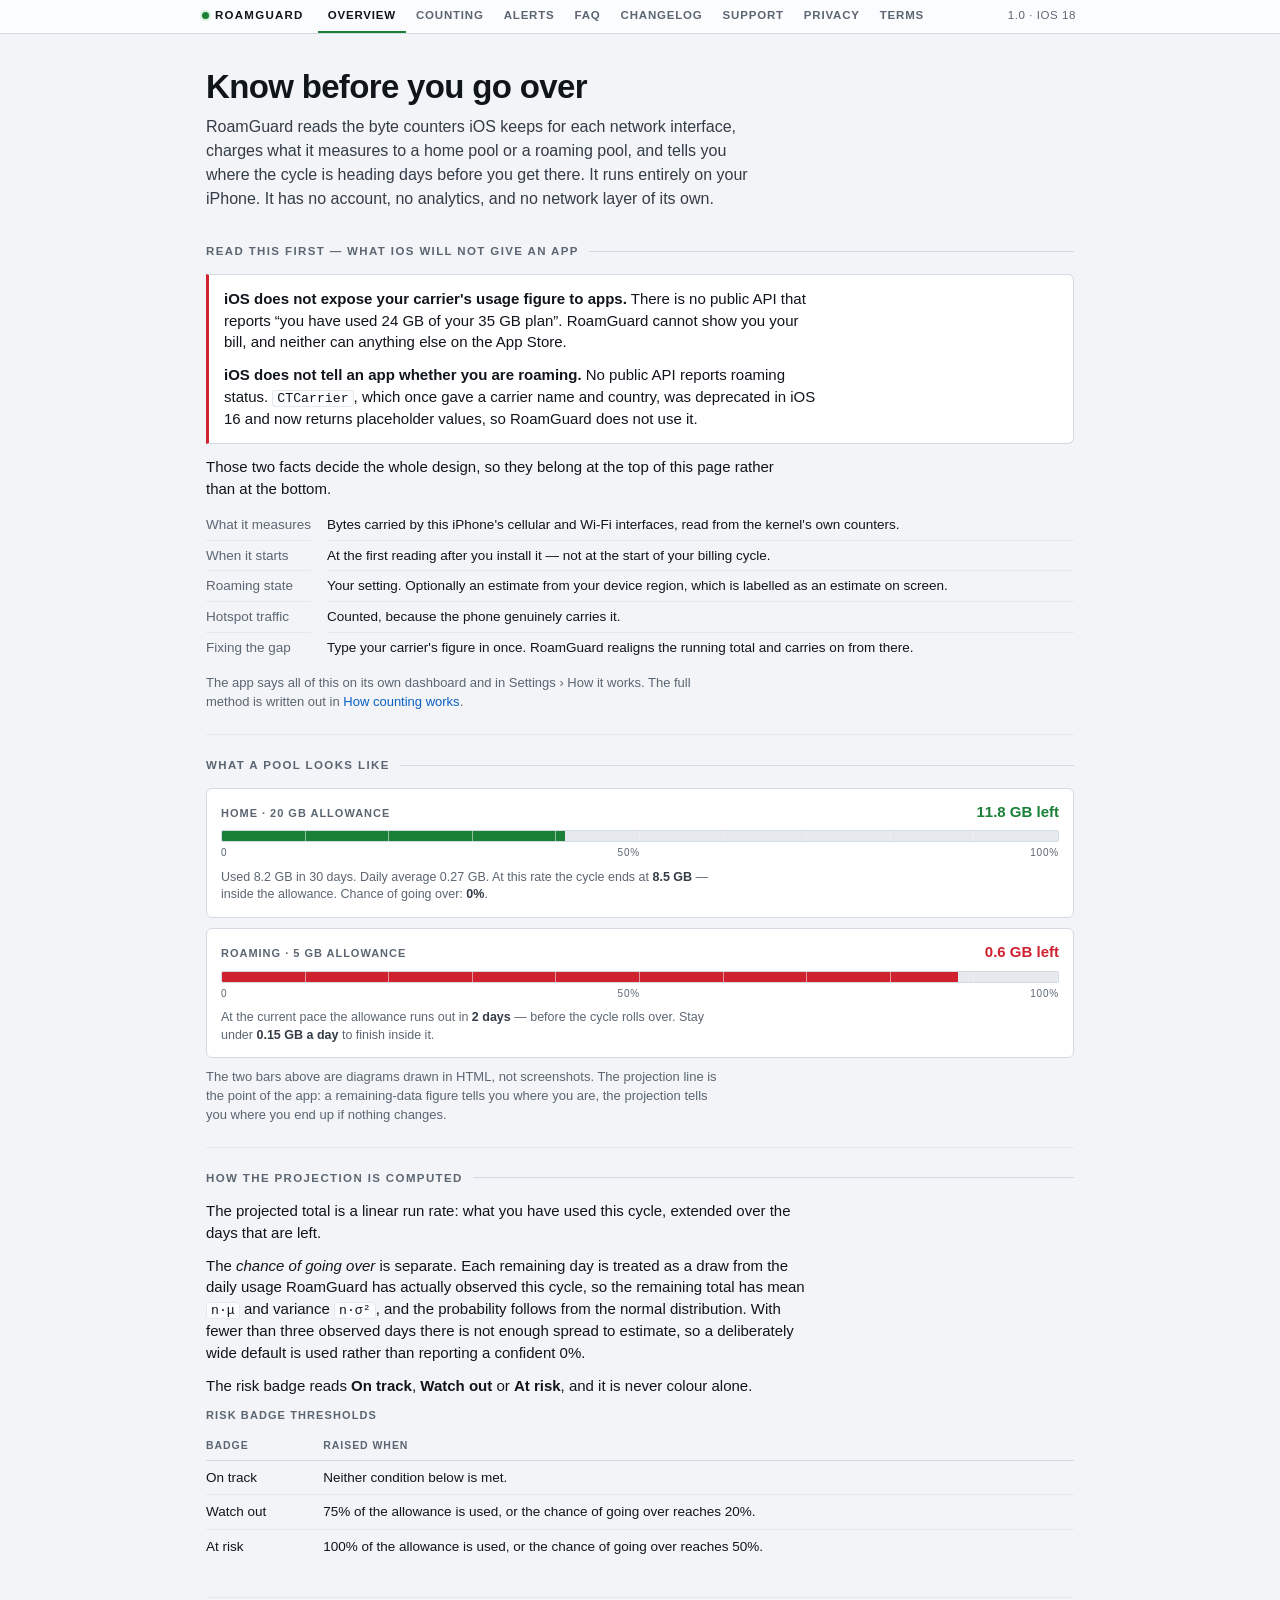
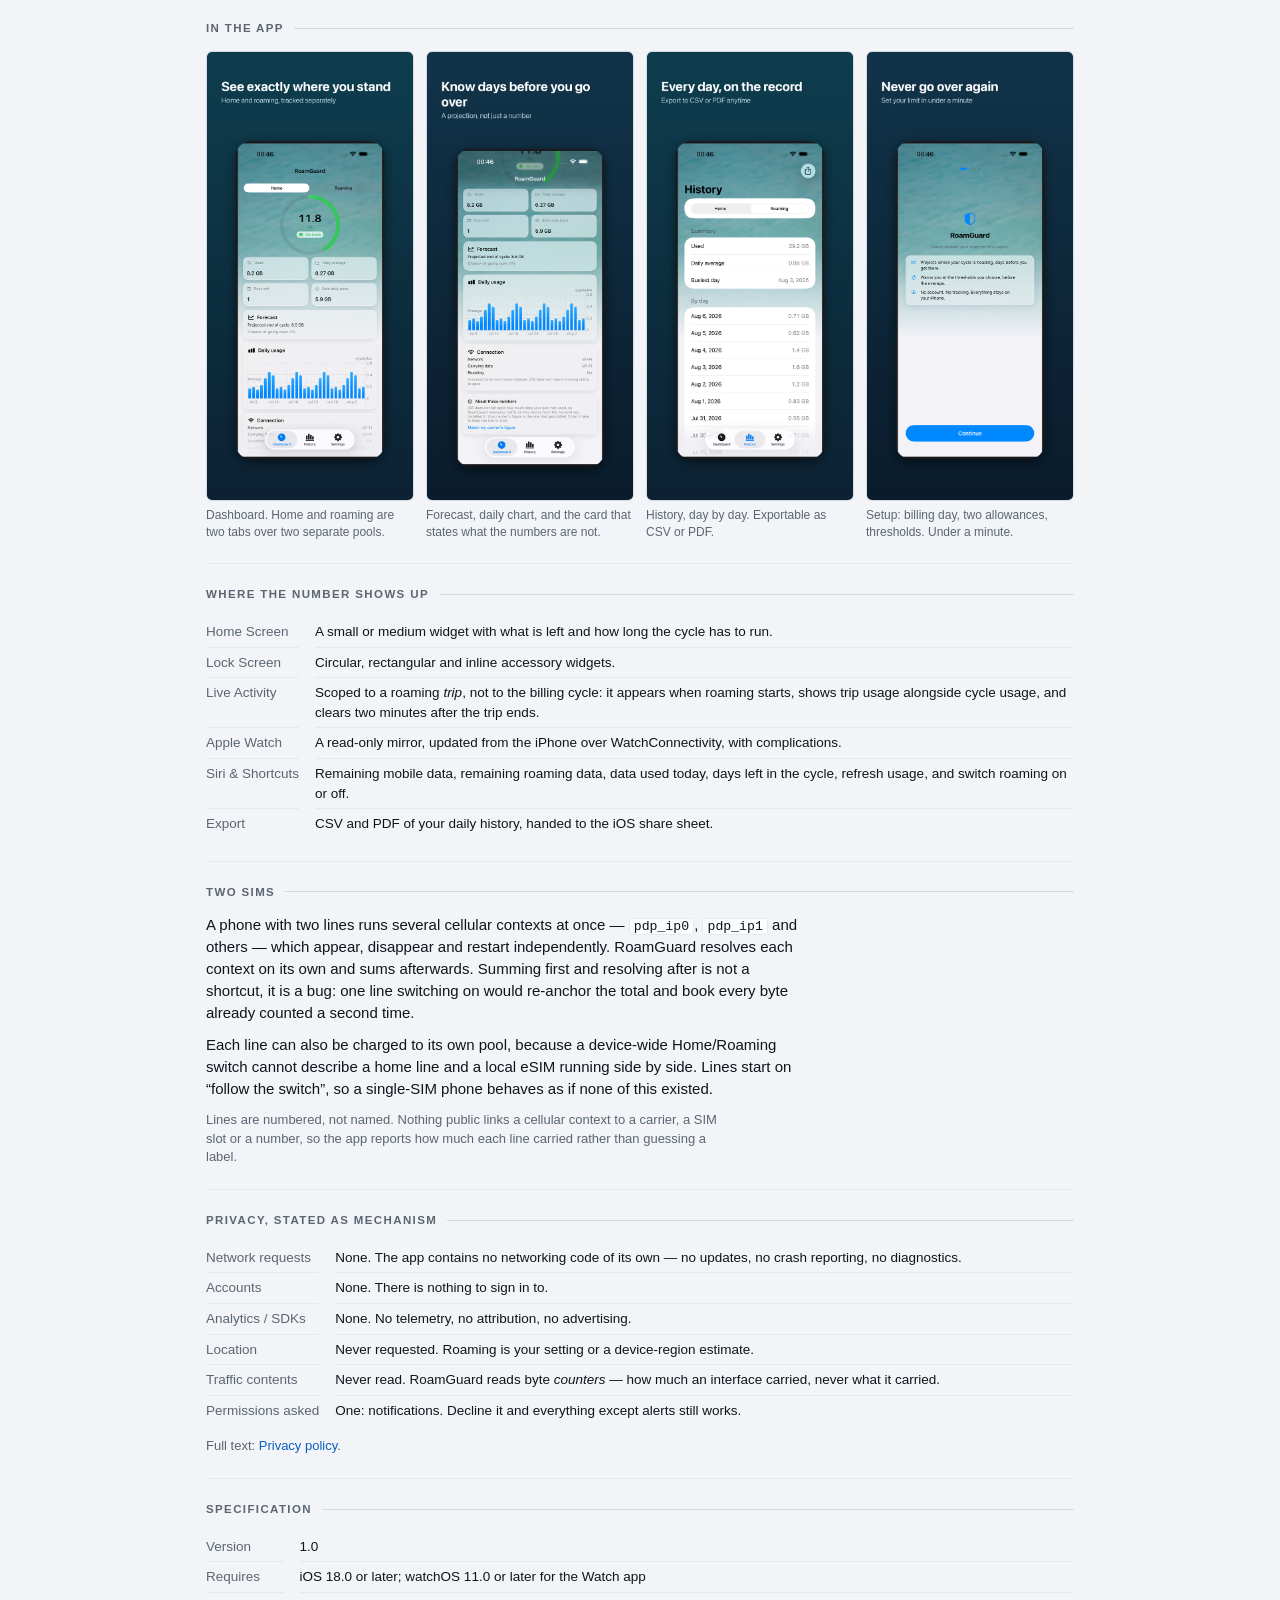
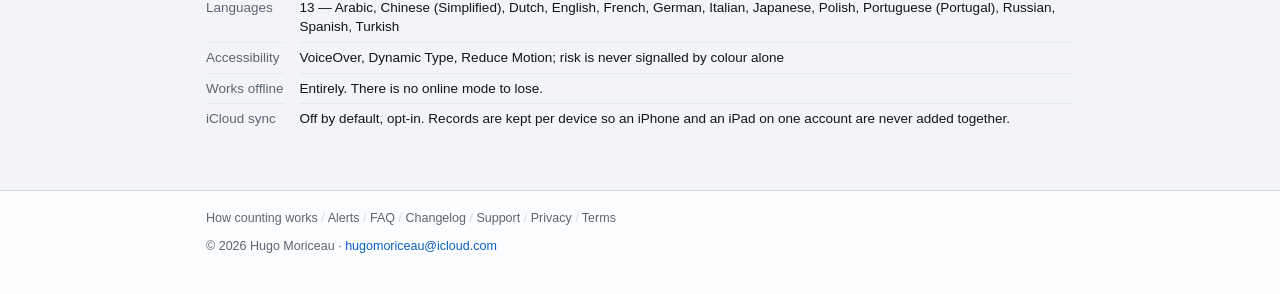
==== commit 7500bd02: "fix(identity): single seller-of-record for 4.3(a) Replace invented studio Oshi Lab copyright and the" ====
--- a/index.html
+++ b/index.html
@@ -179,7 +179,7 @@
     <a href="privacy.html">Privacy</a> <span class="sep">/</span>
     <a href="terms.html">Terms</a>
   </nav>
-  <p class="legal">&copy; 2026 Oshi Lab &middot; <a href="mailto:contact@oshi-messenger.com">contact@oshi-messenger.com</a></p>
+  <p class="legal">&copy; 2026 Hugo Moriceau &middot; <a href="mailto:hugomoriceau@icloud.com">hugomoriceau@icloud.com</a></p>
 </div>
 </footer>
 
